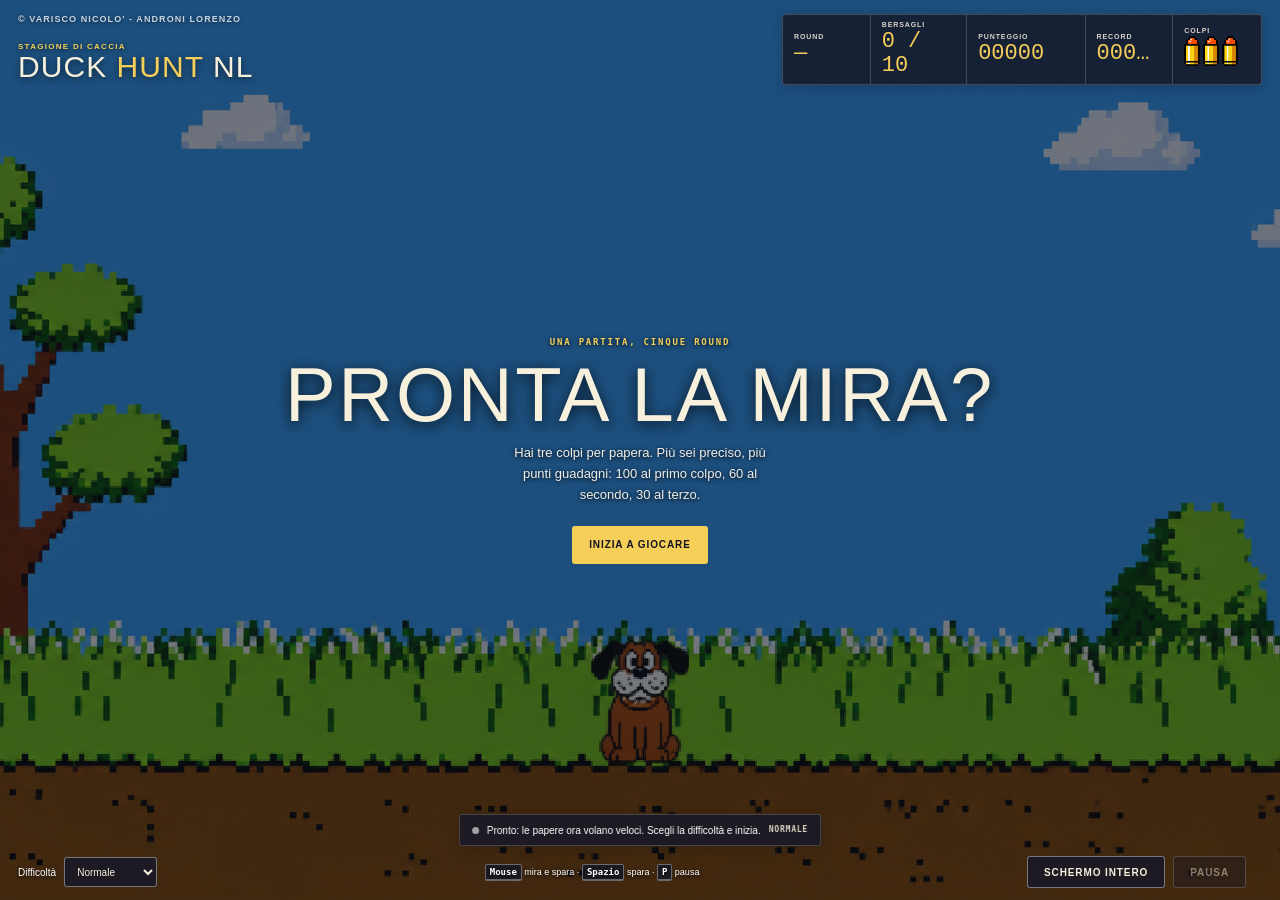
==== index.html @ 913e5a5e "Add round backgrounds and arcade transitions Co-authored-by: Copilot <223556219+Copilot@users.norepl" ====
<!doctype html>
<html lang="it">
<head>
    <meta charset="UTF-8">
    <meta name="viewport" content="width=device-width, initial-scale=1">
    <meta name="theme-color" content="#11131f">
    <meta name="description" content="Caccia alle papere in stile arcade: prendi la mira, spara e affronta round sempre più veloci.">
    <title>Duck Hunt — Caccia alla papera</title>
    <link rel="stylesheet" href="style.css">
    <script src="script.js" defer></script>
</head>
<body>
    <main class="game-shell">
        <header class="topbar">
            <p class="edition">&copy; Varisco Nicolo' - Androni Lorenzo</p>
        </header>

        <section class="intro" aria-labelledby="page-title">
            <div>
                <p class="eyebrow">Stagione di caccia</p>
                <h1 id="page-title">Duck <span>Hunt</span> NL</h1>
            </div>
            <p class="intro-copy">Le vedi, le prendi di mira, fai fuoco. Hai tre colpi per ogni papera: non lasciartele scappare.</p>
        </section>

        <section class="scoreboard" aria-label="Punteggio della partita">
            <div class="score-card"><span>Round</span><strong id="roundDisplay">—</strong></div>
            <div class="score-card"><span>Bersagli</span><strong id="hitDisplay">0 / 10</strong></div>
            <div class="score-card"><span>Punteggio</span><strong id="scoreDisplay">00000</strong></div>
            <div class="score-card"><span>Record</span><strong id="bestScoreDisplay">00000</strong></div>
            <div class="score-card ammo-card"><span>Colpi</span><div id="ammoDisplay" role="img" aria-label="3 colpi rimasti"></div></div>
        </section>

        <section class="play-area" aria-label="Campo di caccia">
            <div class="canvas-wrap">
                <canvas id="gameCanvas" width="800" height="480" aria-label="Campo di gioco. Punta e fai clic o tocca per sparare."></canvas>
                <div class="game-overlay" id="gameOverlay">
                    <p class="overlay-kicker" id="overlayKicker">Una partita, cinque round</p>
                    <h2 id="overlayTitle">Pronta la mira?</h2>
                    <p id="overlayText">Hai tre colpi per papera. Più sei preciso, più punti guadagni: 100 al primo colpo, 60 al secondo, 30 al terzo.</p>
                    <button class="button button-primary" id="startButton" type="button" disabled>Caricamento…</button>
                </div>
            </div>
        </section>

        <div class="game-status" role="status" aria-live="polite">
            <span class="status-dot" id="statusDot" aria-hidden="true"></span>
            <p id="statusText">Caricamento dello scenario…</p>
            <span class="difficulty-readout" id="difficultyReadout">Normale</span>
        </div>

        <footer class="controls">
            <div class="difficulty-control">
                <label for="difficultySelect">Difficoltà</label>
                <select id="difficultySelect" title="La difficoltà si può cambiare prima di iniziare o al termine della partita.">
                    <option value="facile">Facile</option>
                    <option value="normale" selected>Normale</option>
                    <option value="difficile">Difficile</option>
                </select>
            </div>
            <p class="hint">
                <span class="desktop-hint"><kbd>Mouse</kbd> mira e spara <span aria-hidden="true">·</span> <kbd>Spazio</kbd> spara <span aria-hidden="true">·</span> <kbd>P</kbd> pausa</span>
                <span class="touch-hint">Tocca per sparare <span aria-hidden="true">·</span> Trascina per mirare</span>
            </p>
            <div class="game-actions">
                <button class="button button-quiet" id="fullscreenButton" type="button" aria-label="Attiva schermo intero">Schermo intero</button>
                <button class="button button-quiet" id="pauseButton" type="button" disabled>Pausa</button>
            </div>
        </footer>
    </main>
</body>
</html>
---- style.css ----
:root {
    color-scheme: dark;
    --night: #11131f;
    --cabinet: rgba(23, 25, 40, .83);
    --line: rgba(236, 232, 215, .2);
    --paper: #f6f0dc;
    --muted: #c1c2c7;
    --yellow: #f6cf58;
    --red: #ed6858;
    --green: #8abf73;
    font-family: "Trebuchet MS", Arial, sans-serif;
    color: var(--paper);
    background: var(--night);
}

* { box-sizing: border-box; }

html, body {
    width: 100%;
    height: 100%;
    min-width: 320px;
    margin: 0;
    overflow: hidden;
}

body {
    min-height: 100vh;
    min-height: 100dvh;
    background: var(--night);
}

button, select { font: inherit; }

.game-shell {
    position: relative;
    width: 100%;
    height: 100vh;
    height: 100dvh;
    min-height: 320px;
    overflow: hidden;
    isolation: isolate;
    background: #2599ee;
}

.topbar {
    position: absolute;
    z-index: 2;
    top: max(14px, env(safe-area-inset-top));
    left: max(18px, env(safe-area-inset-left));
    display: flex;
    align-items: center;
    gap: 14px;
}

.back-link, .edition {
    margin: 0;
    color: white;
    font-size: 9px;
    font-weight: 700;
    letter-spacing: .12em;
    text-decoration: none;
    text-shadow: 0 1px 4px rgba(10, 20, 26, .8);
    text-transform: uppercase;
}

.back-link { transition: color 140ms ease; }
.back-link:hover { color: var(--yellow); }
.edition { opacity: .75; }

.intro {
    position: absolute;
    z-index: 2;
    top: 42px;
    left: max(18px, env(safe-area-inset-left));
    pointer-events: none;
}

.eyebrow {
    margin: 0 0 2px;
    color: var(--yellow);
    font-size: 8px;
    font-weight: 700;
    letter-spacing: .16em;
    text-shadow: 0 1px 4px rgba(10, 20, 26, .9);
    text-transform: uppercase;
}

h1 {
    margin: 0;
    font: 400 30px/.95 Impact, "Arial Narrow", sans-serif;
    letter-spacing: .035em;
    text-shadow: 0 2px 6px rgba(10, 20, 26, .72);
    text-transform: uppercase;
}

h1 span { color: var(--yellow); }
.intro-copy { display: none; }

.scoreboard {
    position: absolute;
    z-index: 2;
    top: max(14px, env(safe-area-inset-top));
    right: max(18px, env(safe-area-inset-right));
    width: min(480px, 56vw);
    min-height: 56px;
    display: grid;
    grid-template-columns: 1fr 1.1fr 1.35fr 1fr 1fr;
    align-items: stretch;
    border: 1px solid var(--line);
    border-radius: 4px;
    background: var(--cabinet);
    box-shadow: 0 3px 12px rgba(10, 20, 26, .22);
    backdrop-filter: blur(8px);
}

.score-card {
    min-width: 0;
    display: flex;
    flex-direction: column;
    justify-content: center;
    padding: 6px 11px;
    border-right: 1px solid var(--line);
}

.score-card:last-child { border-right: 0; }

.score-card span {
    display: block;
    margin-bottom: 2px;
    color: #d7d4c8;
    font-size: 7px;
    font-weight: 700;
    letter-spacing: .13em;
    text-transform: uppercase;
}

.score-card strong {
    display: block;
    overflow: hidden;
    color: var(--yellow);
    font: 400 clamp(16px, 2vw, 22px)/1.1 Consolas, "Courier New", monospace;
    font-variant-numeric: tabular-nums;
    text-overflow: ellipsis;
}

.ammo-card #ammoDisplay {
    width: 56px;
    height: 36px;
    background-image: url("./img/colpi.png");
    background-repeat: no-repeat;
    background-size: 123px 184px;
    image-rendering: pixelated;
    background-position:
        -34.32px
        calc(-14.64px - var(--ammo-row) * 40.2px);
}

.play-area, .canvas-wrap {
    position: absolute;
    inset: 0;
}

.canvas-wrap { overflow: hidden; background: #2599ee; }

#gameCanvas {
    display: block;
    width: 100%;
    height: 100%;
    cursor: none;
    image-rendering: pixelated;
    touch-action: none;
}

.game-overlay {
    position: absolute;
    inset: 0;
    display: flex;
    flex-direction: column;
    align-items: center;
    justify-content: center;
    padding: 24px;
    background: rgba(13, 16, 27, .56);
    text-align: center;
}

.game-overlay[hidden] { display: none; }

.game-overlay.is-round-intro {
    gap: 8px;
    background: rgba(9, 12, 25, .32);
    backdrop-filter: blur(2px);
}

.game-overlay.is-round-intro::before {
    position: absolute;
    width: min(72vw, 640px);
    height: min(52vh, 280px);
    border: 2px solid rgba(246, 207, 88, .72);
    background: linear-gradient(135deg, rgba(17, 19, 31, .9), rgba(17, 19, 31, .68));
    box-shadow: 0 0 0 6px rgba(17, 19, 31, .42), 0 12px 42px rgba(0, 0, 0, .45);
    content: "";
    image-rendering: pixelated;
    clip-path: polygon(0 12px, 12px 12px, 12px 0, calc(100% - 12px) 0, calc(100% - 12px) 12px, 100% 12px, 100% calc(100% - 12px), calc(100% - 12px) calc(100% - 12px), calc(100% - 12px) 100%, 12px 100%, 12px calc(100% - 12px), 0 calc(100% - 12px));
}

.game-overlay.is-round-intro > * { position: relative; }

.game-overlay.is-round-intro .overlay-kicker {
    margin-bottom: 3px;
    color: #fff0b2;
    font-size: clamp(10px, 1.5vw, 14px);
    letter-spacing: .24em;
}

.game-overlay.is-round-intro h2 {
    color: var(--yellow);
    font-size: clamp(56px, 12vw, 112px);
    letter-spacing: .09em;
    text-shadow: 4px 4px 0 #714125, 7px 7px 0 rgba(0, 0, 0, .7);
    -webkit-text-stroke: 1px #fff0b2;
}

.game-overlay.is-round-intro > p:not(.overlay-kicker) {
    margin: 6px 0 0;
    color: white;
    font: 700 clamp(9px, 1.3vw, 12px)/1.4 Consolas, "Courier New", monospace;
    letter-spacing: .12em;
    text-transform: uppercase;
}

.overlay-kicker {
    margin: 0 0 10px;
    color: var(--yellow);
    font: 700 9px/1.4 Consolas, monospace;
    letter-spacing: .2em;
    text-shadow: 0 1px 5px #000;
    text-transform: uppercase;
}

.game-overlay h2 {
    margin: 0;
    color: var(--paper);
    font: 400 clamp(36px, 7vw, 76px)/.95 Impact, "Arial Narrow", sans-serif;
    letter-spacing: .035em;
    text-shadow: 0 3px 14px rgba(0, 0, 0, .8);
    text-transform: uppercase;
}

.game-overlay > p:not(.overlay-kicker) {
    max-width: 38ch;
    margin: 12px 0 20px;
    color: #efeee9;
    font-size: 13px;
    line-height: 1.6;
    text-shadow: 0 1px 5px #000;
    white-space: pre-line;
}

.button {
    min-height: 38px;
    padding: 0 16px;
    border: 1px solid transparent;
    border-radius: 3px;
    font-size: 10px;
    font-weight: 700;
    letter-spacing: .09em;
    text-transform: uppercase;
    cursor: pointer;
    transition: background-color 140ms ease, color 140ms ease, border-color 140ms ease;
}

.button:focus-visible, select:focus-visible, .back-link:focus-visible {
    outline: 2px solid var(--yellow);
    outline-offset: 3px;
}

.button-primary { background: var(--yellow); color: var(--night); }
.button-primary:hover { background: #ffe28a; }
.button-quiet {
    min-height: 32px;
    border-color: rgba(255, 255, 255, .4);
    background: var(--cabinet);
    color: var(--paper);
    backdrop-filter: blur(8px);
}
.button-quiet:hover:not(:disabled) { border-color: var(--yellow); color: var(--yellow); }
.button:disabled { cursor: not-allowed; opacity: .46; }

.game-status {
    position: absolute;
    z-index: 2;
    right: 50%;
    bottom: max(54px, calc(env(safe-area-inset-bottom) + 50px));
    display: flex;
    align-items: center;
    gap: 8px;
    width: max-content;
    max-width: min(90vw, 560px);
    min-height: 32px;
    padding: 0 12px;
    border: 1px solid var(--line);
    border-radius: 3px;
    background: var(--cabinet);
    box-shadow: 0 3px 12px rgba(10, 20, 26, .2);
    transform: translateX(50%);
    backdrop-filter: blur(8px);
}

.status-dot {
    width: 7px;
    height: 7px;
    flex: 0 0 auto;
    border-radius: 50%;
    background: #a2a3a4;
}

.status-dot.is-active { background: var(--green); }
.status-dot.is-loading { background: var(--yellow); }

.game-status p {
    overflow: hidden;
    margin: 0;
    color: white;
    font-size: 10px;
    text-overflow: ellipsis;
    white-space: nowrap;
}

.difficulty-readout {
    color: #ddd6c6;
    font: 700 8px/1.4 Consolas, monospace;
    letter-spacing: .1em;
    text-transform: uppercase;
}

.controls {
    position: absolute;
    z-index: 2;
    right: max(18px, env(safe-area-inset-right));
    bottom: max(12px, env(safe-area-inset-bottom));
    left: max(18px, env(safe-area-inset-left));
    display: grid;
    grid-template-columns: auto minmax(0, 1fr) auto auto;
    align-items: center;
    gap: 8px 16px;
}

.difficulty-control { display: flex; align-items: center; gap: 8px; }
.game-actions { display: flex; align-items: center; gap: 8px; }
.credits {
    margin: 0;
    color: white;
    font-size: 9px;
    text-align: right;
    text-shadow: 0 1px 4px #000;
}

.difficulty-control label {
    color: white;
    font-size: 10px;
    text-shadow: 0 1px 4px #000;
}

select {
    min-height: 30px;
    padding: 0 25px 0 8px;
    border: 1px solid rgba(255, 255, 255, .4);
    border-radius: 3px;
    background: var(--cabinet);
    color: var(--paper);
    font-size: 10px;
    backdrop-filter: blur(8px);
}

select:disabled { cursor: not-allowed; opacity: .58; }

.hint {
    margin: 0 auto;
    color: white;
    font-size: 9px;
    text-shadow: 0 1px 4px #000;
}

kbd {
    padding: 2px 4px;
    border: 1px solid rgba(255, 255, 255, .35);
    border-bottom-width: 2px;
    border-radius: 2px;
    background: var(--cabinet);
    color: white;
    font: 700 9px/1.2 Consolas, monospace;
}

.touch-hint { display: none; }

@media (max-width: 600px) {
    .topbar { top: max(9px, env(safe-area-inset-top)); left: max(10px, env(safe-area-inset-left)); }
    .edition { display: none; }
    .back-link { font-size: 8px; }
    .intro { top: 60px; left: max(10px, env(safe-area-inset-left)); }
    h1 { font-size: 23px; }
    .eyebrow { font-size: 7px; }
    .scoreboard {
        top: max(10px, env(safe-area-inset-top));
        right: max(10px, env(safe-area-inset-right));
        width: min(90vw, 420px);
        min-height: 45px;
        grid-template-columns: 1fr 1.1fr 1.2fr 1fr 1.35fr;
    }
    .score-card { padding: 4px 6px; }
    .score-card span { font-size: 6px; letter-spacing: .06em; }
    .score-card strong { font-size: clamp(12px, 3.8vw, 18px); }
    .ammo-card #ammoDisplay {
        width: 42px;
        height: 27px;
        background-size: 92.25px 138px;
        background-position:
            -25.74px
            calc(-10.98px - var(--ammo-row) * 30.15px);
    }
    .game-status {
        bottom: max(55px, calc(env(safe-area-inset-bottom) + 49px));
        max-width: calc(100vw - 20px);
        min-height: 29px;
        padding: 0 8px;
    }
    .game-status p { font-size: 9px; }
    .difficulty-readout { display: none; }
    .controls {
        right: max(10px, env(safe-area-inset-right));
        bottom: max(10px, env(safe-area-inset-bottom));
        left: max(10px, env(safe-area-inset-left));
        grid-template-columns: auto minmax(0, 1fr);
        grid-template-areas:
            "difficulty actions"
            "credits credits";
        gap: 2px 7px;
    }
    .difficulty-control { grid-area: difficulty; }
    .game-actions { grid-area: actions; justify-content: flex-end; gap: 5px; }
    .credits { grid-area: credits; font-size: 8px; text-align: center; }
    .difficulty-control { gap: 5px; }
    .difficulty-control label { font-size: 9px; }
    select { min-height: 28px; max-width: 90px; padding-left: 6px; font-size: 9px; }
    .hint {
        position: absolute;
        bottom: max(91px, calc(env(safe-area-inset-bottom) + 87px));
        left: 50%;
        display: block;
        width: max-content;
        max-width: calc(100vw - 20px);
        transform: translateX(-50%);
        font-size: 8px;
        text-align: center;
    }
    .desktop-hint { display: none; }
    .touch-hint { display: inline; }
    .button-quiet { min-height: 29px; padding: 0 10px; font-size: 9px; }
}

@media (max-width: 360px) {
    .controls { column-gap: 5px; }
    .difficulty-control label { display: none; }
    select { max-width: 82px; }
    .button-quiet { padding: 0 7px; font-size: 8px; }
}

@media (max-height: 420px) {
    .intro { top: 36px; }
    h1 { font-size: 23px; }
    .eyebrow { display: none; }
    .scoreboard { min-height: 42px; }
    .game-status { bottom: 52px; }
    .controls { bottom: 6px; }
}

@media (hover: none) and (pointer: coarse) {
    .desktop-hint { display: none; }
    .touch-hint { display: inline; }
}

@media (prefers-reduced-motion: reduce) {
    *, *::before, *::after { transition-duration: .01ms !important; }
}
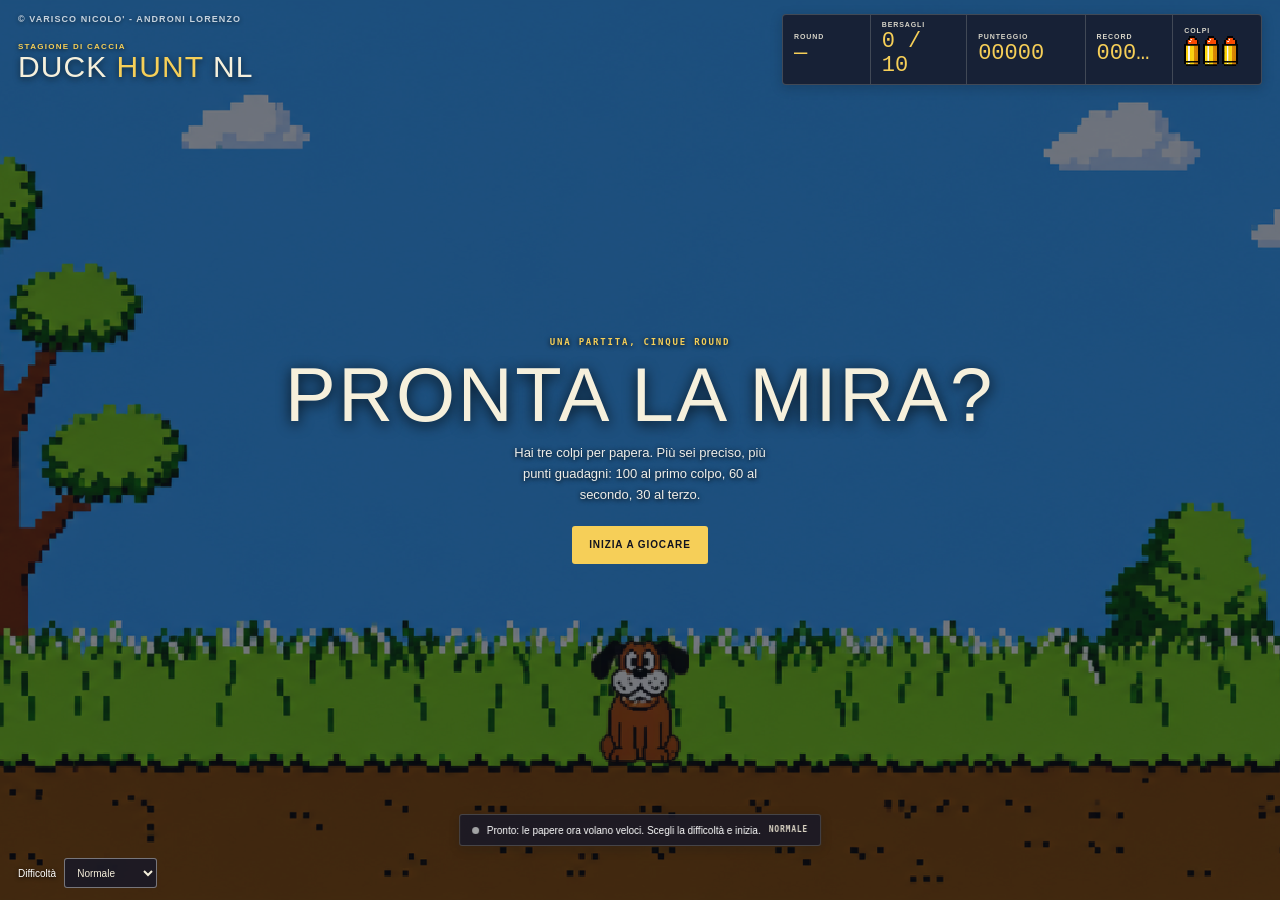
==== commit 0d1c5f36: "Update index.html" ====
--- a/index.html
+++ b/index.html
@@ -58,14 +58,6 @@
                     <option value="difficile">Difficile</option>
                 </select>
             </div>
-            <p class="hint">
-                <span class="desktop-hint"><kbd>Mouse</kbd> mira e spara <span aria-hidden="true">·</span> <kbd>Spazio</kbd> spara <span aria-hidden="true">·</span> <kbd>P</kbd> pausa</span>
-                <span class="touch-hint">Tocca per sparare <span aria-hidden="true">·</span> Trascina per mirare</span>
-            </p>
-            <div class="game-actions">
-                <button class="button button-quiet" id="fullscreenButton" type="button" aria-label="Attiva schermo intero">Schermo intero</button>
-                <button class="button button-quiet" id="pauseButton" type="button" disabled>Pausa</button>
-            </div>
         </footer>
     </main>
 </body>
--- a/style.css
+++ b/style.css
@@ -276,14 +276,6 @@
 
 .button-primary { background: var(--yellow); color: var(--night); }
 .button-primary:hover { background: #ffe28a; }
-.button-quiet {
-    min-height: 32px;
-    border-color: rgba(255, 255, 255, .4);
-    background: var(--cabinet);
-    color: var(--paper);
-    backdrop-filter: blur(8px);
-}
-.button-quiet:hover:not(:disabled) { border-color: var(--yellow); color: var(--yellow); }
 .button:disabled { cursor: not-allowed; opacity: .46; }
 
 .game-status {
@@ -339,21 +331,11 @@
     right: max(18px, env(safe-area-inset-right));
     bottom: max(12px, env(safe-area-inset-bottom));
     left: max(18px, env(safe-area-inset-left));
-    display: grid;
-    grid-template-columns: auto minmax(0, 1fr) auto auto;
+    display: flex;
     align-items: center;
-    gap: 8px 16px;
 }
 
 .difficulty-control { display: flex; align-items: center; gap: 8px; }
-.game-actions { display: flex; align-items: center; gap: 8px; }
-.credits {
-    margin: 0;
-    color: white;
-    font-size: 9px;
-    text-align: right;
-    text-shadow: 0 1px 4px #000;
-}
 
 .difficulty-control label {
     color: white;
@@ -373,25 +355,6 @@
 }
 
 select:disabled { cursor: not-allowed; opacity: .58; }
-
-.hint {
-    margin: 0 auto;
-    color: white;
-    font-size: 9px;
-    text-shadow: 0 1px 4px #000;
-}
-
-kbd {
-    padding: 2px 4px;
-    border: 1px solid rgba(255, 255, 255, .35);
-    border-bottom-width: 2px;
-    border-radius: 2px;
-    background: var(--cabinet);
-    color: white;
-    font: 700 9px/1.2 Consolas, monospace;
-}
-
-.touch-hint { display: none; }
 
 @media (max-width: 600px) {
     .topbar { top: max(9px, env(safe-area-inset-top)); left: max(10px, env(safe-area-inset-left)); }
@@ -430,39 +393,15 @@
         right: max(10px, env(safe-area-inset-right));
         bottom: max(10px, env(safe-area-inset-bottom));
         left: max(10px, env(safe-area-inset-left));
-        grid-template-columns: auto minmax(0, 1fr);
-        grid-template-areas:
-            "difficulty actions"
-            "credits credits";
-        gap: 2px 7px;
     }
-    .difficulty-control { grid-area: difficulty; }
-    .game-actions { grid-area: actions; justify-content: flex-end; gap: 5px; }
-    .credits { grid-area: credits; font-size: 8px; text-align: center; }
     .difficulty-control { gap: 5px; }
     .difficulty-control label { font-size: 9px; }
     select { min-height: 28px; max-width: 90px; padding-left: 6px; font-size: 9px; }
-    .hint {
-        position: absolute;
-        bottom: max(91px, calc(env(safe-area-inset-bottom) + 87px));
-        left: 50%;
-        display: block;
-        width: max-content;
-        max-width: calc(100vw - 20px);
-        transform: translateX(-50%);
-        font-size: 8px;
-        text-align: center;
-    }
-    .desktop-hint { display: none; }
-    .touch-hint { display: inline; }
-    .button-quiet { min-height: 29px; padding: 0 10px; font-size: 9px; }
 }
 
 @media (max-width: 360px) {
-    .controls { column-gap: 5px; }
     .difficulty-control label { display: none; }
     select { max-width: 82px; }
-    .button-quiet { padding: 0 7px; font-size: 8px; }
 }
 
 @media (max-height: 420px) {
@@ -474,11 +413,6 @@
     .controls { bottom: 6px; }
 }
 
-@media (hover: none) and (pointer: coarse) {
-    .desktop-hint { display: none; }
-    .touch-hint { display: inline; }
-}
-
 @media (prefers-reduced-motion: reduce) {
     *, *::before, *::after { transition-duration: .01ms !important; }
 }
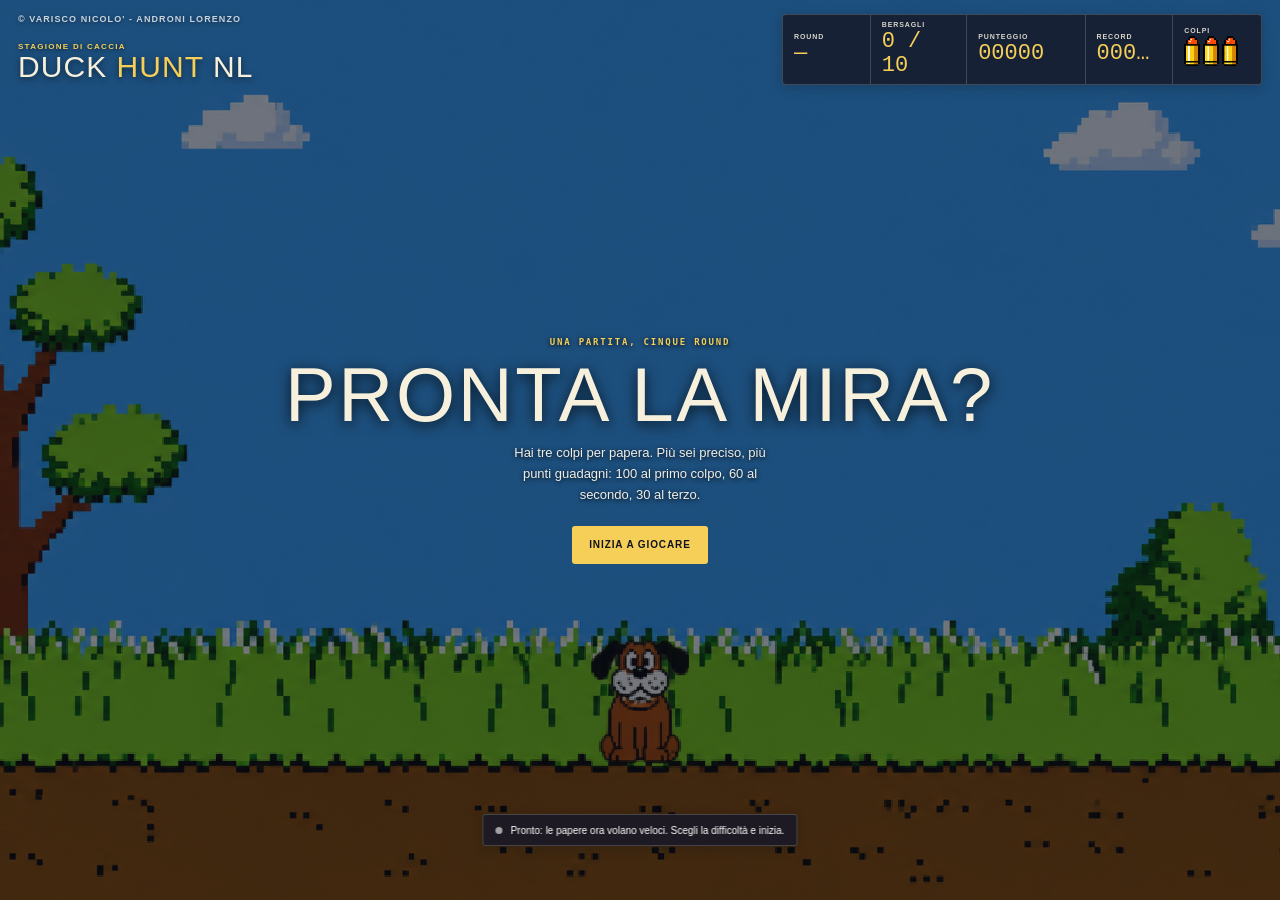
==== commit cf4574ee: "tolta cartella" ====
--- a/index.html
+++ b/index.html
@@ -46,19 +46,7 @@
         <div class="game-status" role="status" aria-live="polite">
             <span class="status-dot" id="statusDot" aria-hidden="true"></span>
             <p id="statusText">Caricamento dello scenario…</p>
-            <span class="difficulty-readout" id="difficultyReadout">Normale</span>
         </div>
-
-        <footer class="controls">
-            <div class="difficulty-control">
-                <label for="difficultySelect">Difficoltà</label>
-                <select id="difficultySelect" title="La difficoltà si può cambiare prima di iniziare o al termine della partita.">
-                    <option value="facile">Facile</option>
-                    <option value="normale" selected>Normale</option>
-                    <option value="difficile">Difficile</option>
-                </select>
-            </div>
-        </footer>
     </main>
 </body>
 </html>
--- a/style.css
+++ b/style.css
@@ -269,7 +269,7 @@
     transition: background-color 140ms ease, color 140ms ease, border-color 140ms ease;
 }
 
-.button:focus-visible, select:focus-visible, .back-link:focus-visible {
+.button:focus-visible, .back-link:focus-visible {
     outline: 2px solid var(--yellow);
     outline-offset: 3px;
 }
@@ -318,43 +318,6 @@
     white-space: nowrap;
 }
 
-.difficulty-readout {
-    color: #ddd6c6;
-    font: 700 8px/1.4 Consolas, monospace;
-    letter-spacing: .1em;
-    text-transform: uppercase;
-}
-
-.controls {
-    position: absolute;
-    z-index: 2;
-    right: max(18px, env(safe-area-inset-right));
-    bottom: max(12px, env(safe-area-inset-bottom));
-    left: max(18px, env(safe-area-inset-left));
-    display: flex;
-    align-items: center;
-}
-
-.difficulty-control { display: flex; align-items: center; gap: 8px; }
-
-.difficulty-control label {
-    color: white;
-    font-size: 10px;
-    text-shadow: 0 1px 4px #000;
-}
-
-select {
-    min-height: 30px;
-    padding: 0 25px 0 8px;
-    border: 1px solid rgba(255, 255, 255, .4);
-    border-radius: 3px;
-    background: var(--cabinet);
-    color: var(--paper);
-    font-size: 10px;
-    backdrop-filter: blur(8px);
-}
-
-select:disabled { cursor: not-allowed; opacity: .58; }
 
 @media (max-width: 600px) {
     .topbar { top: max(9px, env(safe-area-inset-top)); left: max(10px, env(safe-area-inset-left)); }
@@ -388,21 +351,8 @@
         padding: 0 8px;
     }
     .game-status p { font-size: 9px; }
-    .difficulty-readout { display: none; }
-    .controls {
-        right: max(10px, env(safe-area-inset-right));
-        bottom: max(10px, env(safe-area-inset-bottom));
-        left: max(10px, env(safe-area-inset-left));
-    }
-    .difficulty-control { gap: 5px; }
-    .difficulty-control label { font-size: 9px; }
-    select { min-height: 28px; max-width: 90px; padding-left: 6px; font-size: 9px; }
-}
-
-@media (max-width: 360px) {
-    .difficulty-control label { display: none; }
-    select { max-width: 82px; }
-}
+}
+
 
 @media (max-height: 420px) {
     .intro { top: 36px; }
@@ -410,7 +360,6 @@
     .eyebrow { display: none; }
     .scoreboard { min-height: 42px; }
     .game-status { bottom: 52px; }
-    .controls { bottom: 6px; }
 }
 
 @media (prefers-reduced-motion: reduce) {
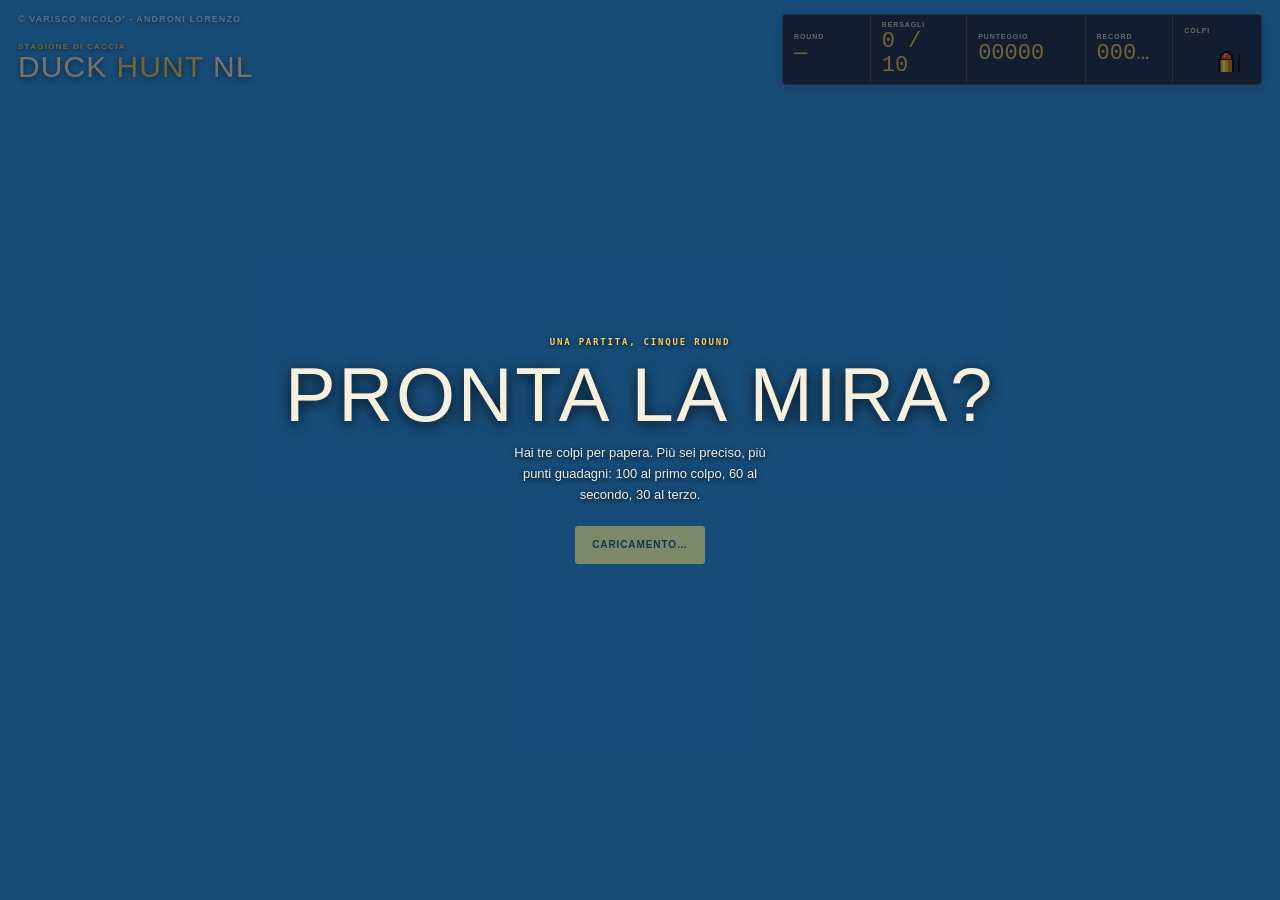
==== commit 842c08a6: "add" ====
--- a/index.html
+++ b/index.html
@@ -33,6 +33,8 @@
 
         <section class="play-area" aria-label="Campo di caccia">
             <div class="canvas-wrap">
+                <video class="game-background" id="gameBackground" autoplay muted loop playsinline aria-hidden="true"></video>
+                <img class="duck-sprite" id="duckSprite" alt="" aria-hidden="true" hidden>
                 <canvas id="gameCanvas" width="800" height="480" aria-label="Campo di gioco. Punta e fai clic o tocca per sparare."></canvas>
                 <div class="game-overlay" id="gameOverlay">
                     <p class="overlay-kicker" id="overlayKicker">Una partita, cinque round</p>
@@ -43,10 +45,7 @@
             </div>
         </section>
 
-        <div class="game-status" role="status" aria-live="polite">
-            <span class="status-dot" id="statusDot" aria-hidden="true"></span>
-            <p id="statusText">Caricamento dello scenario…</p>
-        </div>
+        <p class="visually-hidden" id="statusText" role="status" aria-live="polite">Caricamento dello scenario…</p>
     </main>
 </body>
 </html>
--- a/style.css
+++ b/style.css
@@ -160,9 +160,36 @@
     inset: 0;
 }
 
-.canvas-wrap { overflow: hidden; background: #2599ee; }
+.canvas-wrap {
+    overflow: hidden;
+    background-color: #2599ee;
+}
+
+.game-background {
+    position: absolute;
+    z-index: 0;
+    inset: 0;
+    width: 100%;
+    height: 100%;
+    object-fit: cover;
+    pointer-events: none;
+}
+
+.duck-sprite {
+    position: absolute;
+    z-index: 1;
+    display: block;
+    max-width: none;
+    pointer-events: none;
+    image-rendering: pixelated;
+    transform-origin: center;
+}
+
+.duck-sprite[hidden] { display: none; }
 
 #gameCanvas {
+    position: relative;
+    z-index: 2;
     display: block;
     width: 100%;
     height: 100%;
@@ -173,6 +200,7 @@
 
 .game-overlay {
     position: absolute;
+    z-index: 3;
     inset: 0;
     display: flex;
     flex-direction: column;
@@ -205,6 +233,11 @@
 
 .game-overlay.is-round-intro > * { position: relative; }
 
+.game-overlay.is-paused .overlay-kicker,
+.game-overlay.is-paused #overlayText { display: none; }
+
+.game-overlay.is-paused h2 { margin-bottom: 22px; }
+
 .game-overlay.is-round-intro .overlay-kicker {
     margin-bottom: 3px;
     color: #fff0b2;
@@ -278,44 +311,14 @@
 .button-primary:hover { background: #ffe28a; }
 .button:disabled { cursor: not-allowed; opacity: .46; }
 
-.game-status {
-    position: absolute;
-    z-index: 2;
-    right: 50%;
-    bottom: max(54px, calc(env(safe-area-inset-bottom) + 50px));
-    display: flex;
-    align-items: center;
-    gap: 8px;
-    width: max-content;
-    max-width: min(90vw, 560px);
-    min-height: 32px;
-    padding: 0 12px;
-    border: 1px solid var(--line);
-    border-radius: 3px;
-    background: var(--cabinet);
-    box-shadow: 0 3px 12px rgba(10, 20, 26, .2);
-    transform: translateX(50%);
-    backdrop-filter: blur(8px);
-}
-
-.status-dot {
-    width: 7px;
-    height: 7px;
-    flex: 0 0 auto;
-    border-radius: 50%;
-    background: #a2a3a4;
-}
-
-.status-dot.is-active { background: var(--green); }
-.status-dot.is-loading { background: var(--yellow); }
-
-.game-status p {
-    overflow: hidden;
-    margin: 0;
-    color: white;
-    font-size: 10px;
-    text-overflow: ellipsis;
+.visually-hidden {
+    position: absolute;
+    width: 1px;
+    height: 1px;
+    overflow: hidden;
+    clip: rect(0, 0, 0, 0);
     white-space: nowrap;
+    clip-path: inset(50%);
 }
 
 
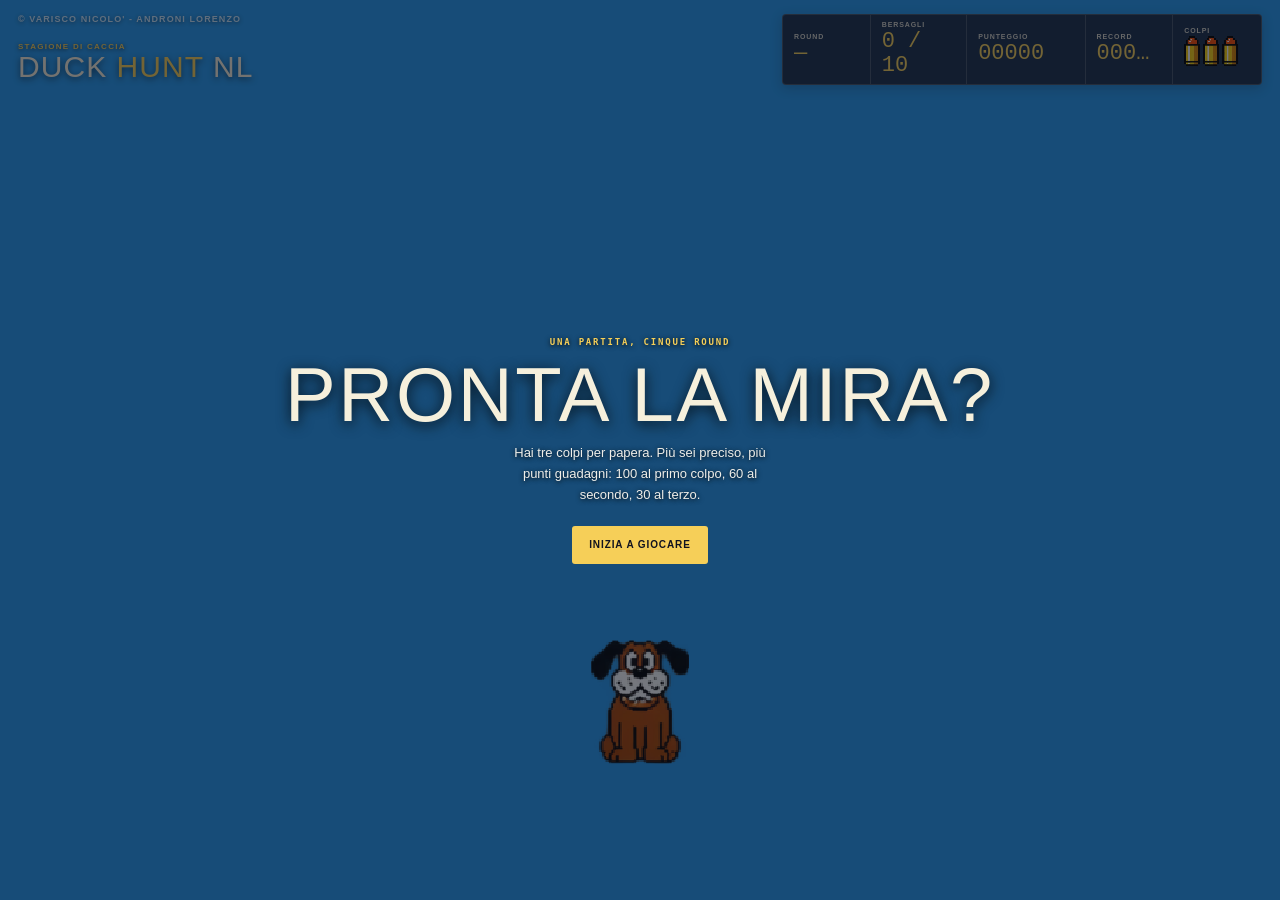
==== commit 23c69364: "add" ====
--- a/index.html
+++ b/index.html
@@ -37,6 +37,7 @@
                 <img class="duck-sprite" id="duckSprite" alt="" aria-hidden="true" hidden>
                 <canvas id="gameCanvas" width="800" height="480" aria-label="Campo di gioco. Punta e fai clic o tocca per sparare."></canvas>
                 <div class="game-overlay" id="gameOverlay">
+                    <img class="round-banner" id="roundBanner" alt="" hidden>
                     <p class="overlay-kicker" id="overlayKicker">Una partita, cinque round</p>
                     <h2 id="overlayTitle">Pronta la mira?</h2>
                     <p id="overlayText">Hai tre colpi per papera. Più sei preciso, più punti guadagni: 100 al primo colpo, 60 al secondo, 30 al terzo.</p>
@@ -48,4 +49,4 @@
         <p class="visually-hidden" id="statusText" role="status" aria-live="polite">Caricamento dello scenario…</p>
     </main>
 </body>
-</html>
+</html>
--- a/style.css
+++ b/style.css
@@ -232,6 +232,27 @@
 }
 
 .game-overlay.is-round-intro > * { position: relative; }
+
+.round-banner {
+    display: none;
+    width: 100%;
+    height: 100%;
+    object-fit: contain;
+    image-rendering: pixelated;
+    pointer-events: none;
+}
+
+.game-overlay.is-round-intro .round-banner {
+    position: absolute;
+    inset: 0;
+    display: block;
+    transform: scale(.7);
+}
+
+.game-overlay.is-round-intro::before,
+.game-overlay.is-round-intro .overlay-kicker,
+.game-overlay.is-round-intro h2,
+.game-overlay.is-round-intro > p:not(.overlay-kicker) { display: none; }
 
 .game-overlay.is-paused .overlay-kicker,
 .game-overlay.is-paused #overlayText { display: none; }
@@ -367,4 +388,4 @@
 
 @media (prefers-reduced-motion: reduce) {
     *, *::before, *::after { transition-duration: .01ms !important; }
-}
+}
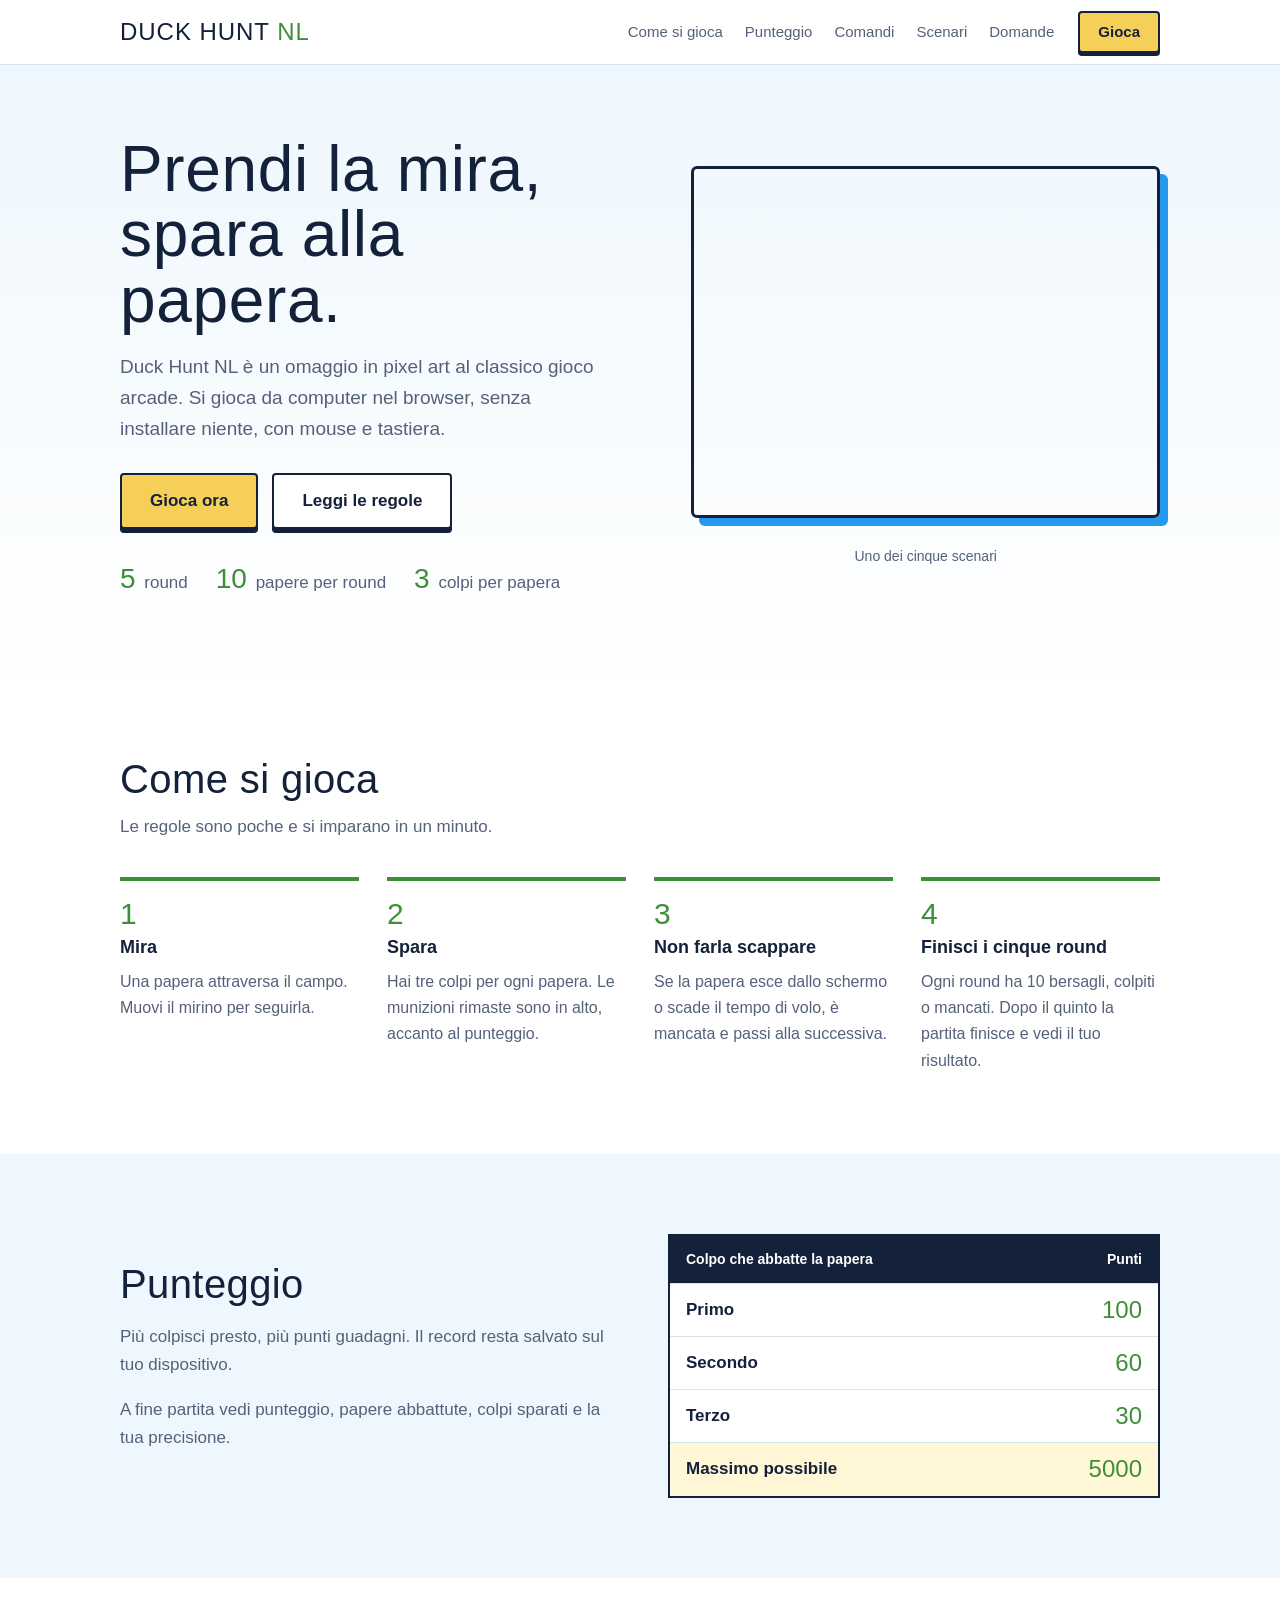
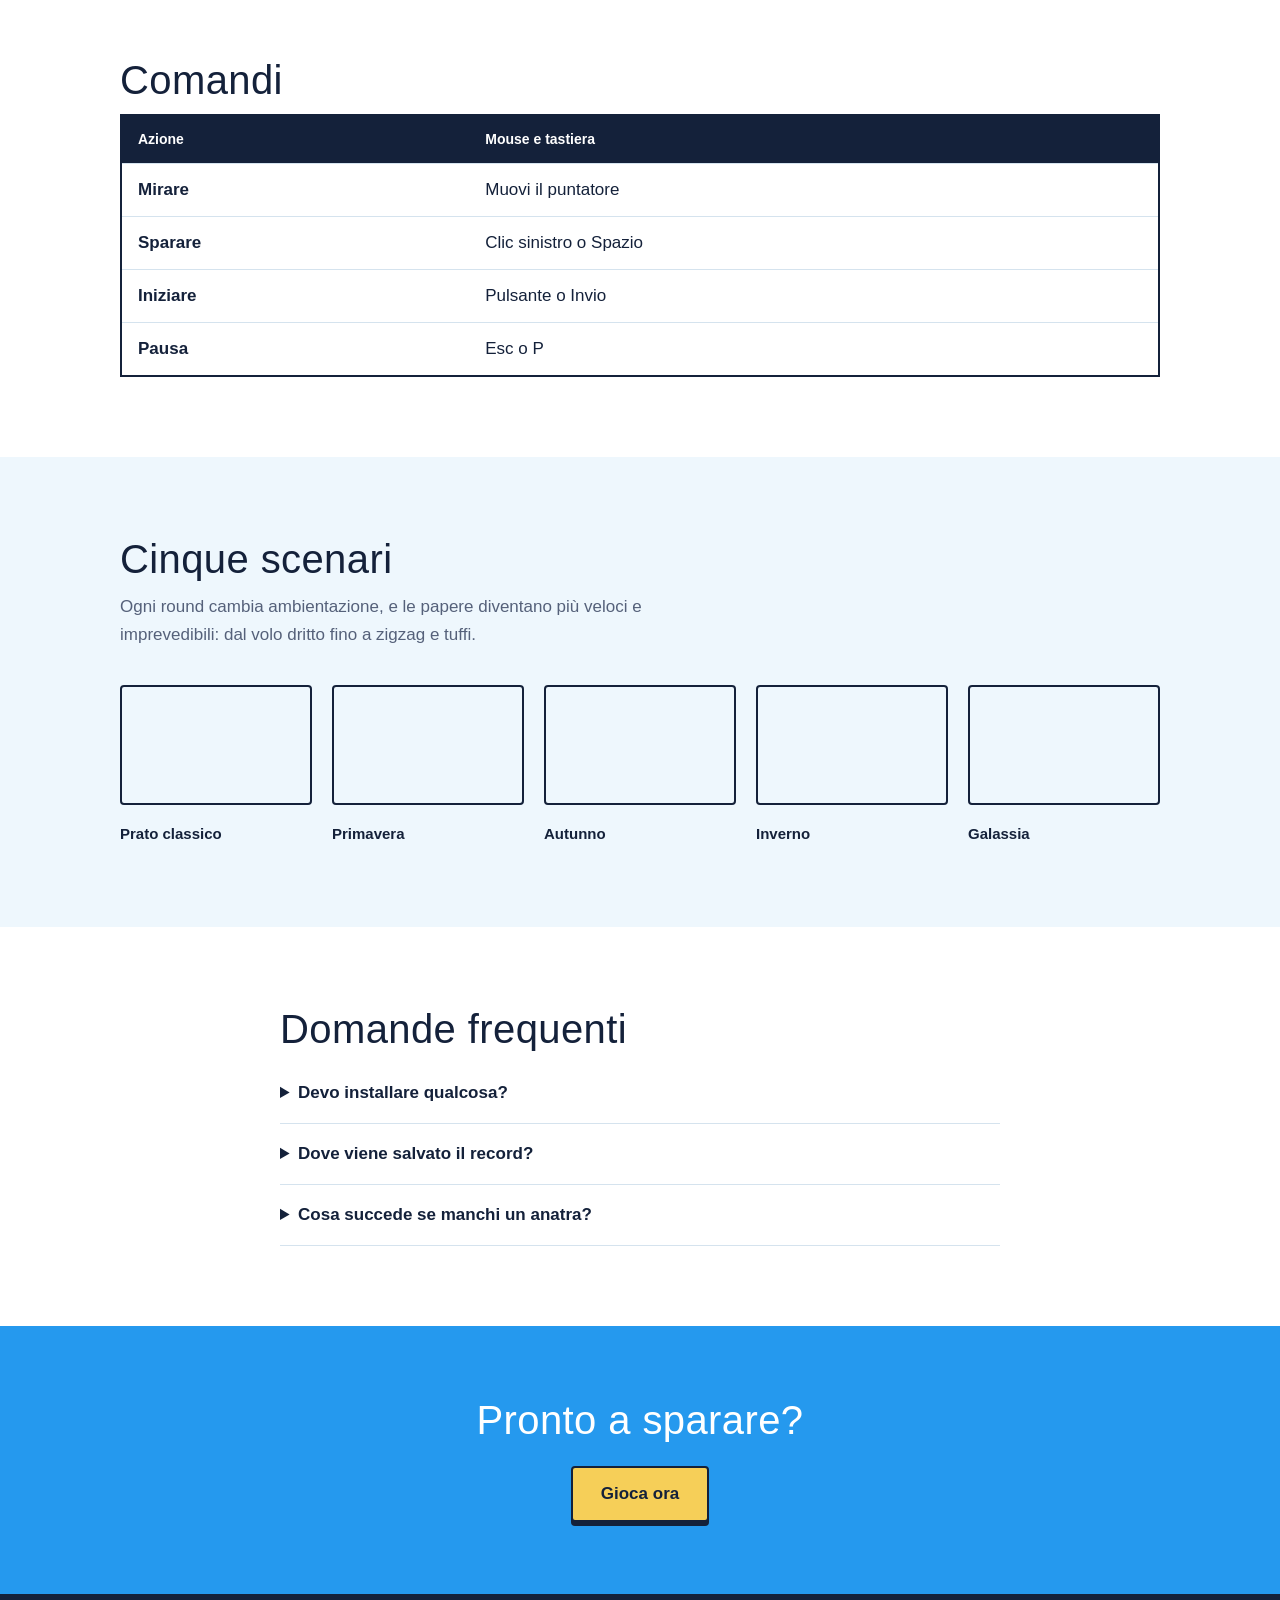
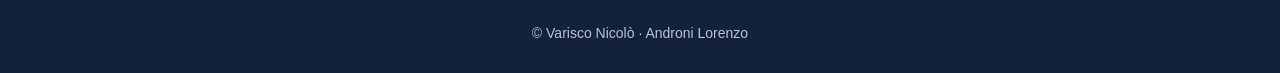
==== commit f0db1ada: "dd" ====
--- a/index.html
+++ b/index.html
@@ -3,50 +3,159 @@
 <head>
     <meta charset="UTF-8">
     <meta name="viewport" content="width=device-width, initial-scale=1">
-    <meta name="theme-color" content="#11131f">
-    <meta name="description" content="Caccia alle papere in stile arcade: prendi la mira, spara e affronta round sempre più veloci.">
-    <title>Duck Hunt — Caccia alla papera</title>
-    <link rel="stylesheet" href="style.css">
-    <script src="script.js" defer></script>
+    <meta name="description" content="Duck Hunt NL: un gioco di caccia alle papere in pixel art. Scopri come si gioca, i comandi e il punteggio.">
+    <title>Duck Hunt NL — Il gioco delle papere in pixel art</title>
+    <link rel="stylesheet" href="sito/sito.css">
 </head>
 <body>
-    <main class="game-shell">
-        <header class="topbar">
-            <p class="edition">&copy; Varisco Nicolo' - Androni Lorenzo</p>
-        </header>
+    <header class="nav">
+        <div class="wrap nav-inner">
+            <a class="logo" href="#top">Duck Hunt <span>NL</span></a>
+            <nav aria-label="Principale">
+                <a href="#come-si-gioca">Come si gioca</a>
+                <a href="#punteggio">Punteggio</a>
+                <a href="#comandi">Comandi</a>
+                <a href="#scenari">Scenari</a>
+                <a href="#domande">Domande</a>
+            </nav>
+            <a class="btn btn-small" href="gioco.html">Gioca</a>
+        </div>
+    </header>
 
-        <section class="intro" aria-labelledby="page-title">
-            <div>
-                <p class="eyebrow">Stagione di caccia</p>
-                <h1 id="page-title">Duck <span>Hunt</span> NL</h1>
+    <main id="top">
+        <section class="hero">
+            <div class="wrap hero-inner">
+                <div class="hero-text">
+                    <h1>Prendi la mira, spara alla papera.</h1>
+                    <p>Duck Hunt NL è un omaggio in pixel art al classico gioco arcade. Si gioca da computer nel browser, senza installare niente, con mouse e tastiera.</p>
+                    <div class="actions">
+                        <a class="btn" href="gioco.html">Gioca ora</a>
+                        <a class="btn btn-ghost" href="#come-si-gioca">Leggi le regole</a>
+                    </div>
+                    <ul class="facts">
+                        <li><strong>5</strong> round</li>
+                        <li><strong>10</strong> papere per round</li>
+                        <li><strong>3</strong> colpi per papera</li>
+                    </ul>
+                </div>
+                <figure class="hero-art">
+                    <video autoplay muted loop playsinline preload="metadata" aria-hidden="true">
+                        <source src="gif/sfondo_primavera_50fps.mp4" type="video/mp4">
+                    </video>
+                    <figcaption>Uno dei cinque scenari</figcaption>
+                </figure>
             </div>
-            <p class="intro-copy">Le vedi, le prendi di mira, fai fuoco. Hai tre colpi per ogni papera: non lasciartele scappare.</p>
         </section>
 
-        <section class="scoreboard" aria-label="Punteggio della partita">
-            <div class="score-card"><span>Round</span><strong id="roundDisplay">—</strong></div>
-            <div class="score-card"><span>Bersagli</span><strong id="hitDisplay">0 / 10</strong></div>
-            <div class="score-card"><span>Punteggio</span><strong id="scoreDisplay">00000</strong></div>
-            <div class="score-card"><span>Record</span><strong id="bestScoreDisplay">00000</strong></div>
-            <div class="score-card ammo-card"><span>Colpi</span><div id="ammoDisplay" role="img" aria-label="3 colpi rimasti"></div></div>
+        <section class="section" id="come-si-gioca">
+            <div class="wrap">
+                <h2>Come si gioca</h2>
+                <p class="intro">Le regole sono poche e si imparano in un minuto.</p>
+                <ol class="steps">
+                    <li>
+                        <h3>Mira</h3>
+                        <p>Una papera attraversa il campo. Muovi il mirino per seguirla.</p>
+                    </li>
+                    <li>
+                        <h3>Spara</h3>
+                        <p>Hai tre colpi per ogni papera. Le munizioni rimaste sono in alto, accanto al punteggio.</p>
+                    </li>
+                    <li>
+                        <h3>Non farla scappare</h3>
+                        <p>Se la papera esce dallo schermo o scade il tempo di volo, è mancata e passi alla successiva.</p>
+                    </li>
+                    <li>
+                        <h3>Finisci i cinque round</h3>
+                        <p>Ogni round ha 10 bersagli, colpiti o mancati. Dopo il quinto la partita finisce e vedi il tuo risultato.</p>
+                    </li>
+                </ol>
+            </div>
         </section>
 
-        <section class="play-area" aria-label="Campo di caccia">
-            <div class="canvas-wrap">
-                <video class="game-background" id="gameBackground" autoplay muted loop playsinline aria-hidden="true"></video>
-                <img class="duck-sprite" id="duckSprite" alt="" aria-hidden="true" hidden>
-                <canvas id="gameCanvas" width="800" height="480" aria-label="Campo di gioco. Punta e fai clic o tocca per sparare."></canvas>
-                <div class="game-overlay" id="gameOverlay">
-                    <img class="round-banner" id="roundBanner" alt="" hidden>
-                    <p class="overlay-kicker" id="overlayKicker">Una partita, cinque round</p>
-                    <h2 id="overlayTitle">Pronta la mira?</h2>
-                    <p id="overlayText">Hai tre colpi per papera. Più sei preciso, più punti guadagni: 100 al primo colpo, 60 al secondo, 30 al terzo.</p>
-                    <button class="button button-primary" id="startButton" type="button" disabled>Caricamento…</button>
+        <section class="section alt" id="punteggio">
+            <div class="wrap split">
+                <div>
+                    <h2>Punteggio</h2>
+                    <p>Più colpisci presto, più punti guadagni. Il record resta salvato sul tuo dispositivo.</p>
+                    <p>A fine partita vedi punteggio, papere abbattute, colpi sparati e la tua precisione.</p>
+                </div>
+                <table class="points">
+                    <thead>
+                        <tr><th scope="col">Colpo che abbatte la papera</th><th scope="col">Punti</th></tr>
+                    </thead>
+                    <tbody>
+                        <tr><th scope="row">Primo</th><td>100</td></tr>
+                        <tr><th scope="row">Secondo</th><td>60</td></tr>
+                        <tr><th scope="row">Terzo</th><td>30</td></tr>
+                        <tr class="total"><th scope="row">Massimo possibile</th><td>5000</td></tr>
+                    </tbody>
+                </table>
+            </div>
+        </section>
+
+        <section class="section" id="comandi">
+            <div class="wrap">
+                <h2>Comandi</h2>
+                <div class="table-wrap">
+                    <table class="controls">
+                        <thead>
+                            <tr><th scope="col">Azione</th><th scope="col">Mouse e tastiera</th></tr>
+                        </thead>
+                        <tbody>
+                            <tr><th scope="row">Mirare</th><td>Muovi il puntatore</td></tr>
+                            <tr><th scope="row">Sparare</th><td>Clic sinistro o Spazio</td></tr>
+                            <tr><th scope="row">Iniziare</th><td>Pulsante o Invio</td></tr>
+                            <tr><th scope="row">Pausa</th><td>Esc o P</td></tr>
+                        </tbody>
+                    </table>
                 </div>
             </div>
         </section>
 
-        <p class="visually-hidden" id="statusText" role="status" aria-live="polite">Caricamento dello scenario…</p>
+        <section class="section alt" id="scenari">
+            <div class="wrap">
+                <h2>Cinque scenari</h2>
+                <p class="intro">Ogni round cambia ambientazione, e le papere diventano più veloci e imprevedibili: dal volo dritto fino a zigzag e tuffi.</p>
+                <ul class="scenes">
+                    <li><video autoplay muted loop playsinline preload="metadata" aria-hidden="true"><source src="gif/sfondo_classico_50fps.mp4" type="video/mp4"></video><span>Prato classico</span></li>
+                    <li><video autoplay muted loop playsinline preload="metadata" aria-hidden="true"><source src="gif/sfondo_primavera_50fps.mp4" type="video/mp4"></video><span>Primavera</span></li>
+                    <li><video autoplay muted loop playsinline preload="metadata" aria-hidden="true"><source src="gif/sfondo_autunno_50fps.mp4" type="video/mp4"></video><span>Autunno</span></li>
+                    <li><video autoplay muted loop playsinline preload="metadata" aria-hidden="true"><source src="gif/sfondo_inverno_50fps.mp4" type="video/mp4"></video><span>Inverno</span></li>
+                    <li><video autoplay muted loop playsinline preload="metadata" aria-hidden="true"><source src="gif/sfondo_notte_50fps.mp4" type="video/mp4"></video><span>Galassia</span></li>
+                </ul>
+            </div>
+        </section>
+
+        <section class="section" id="domande">
+            <div class="wrap narrow">
+                <h2>Domande frequenti</h2>
+                <details>
+                    <summary>Devo installare qualcosa?</summary>
+                    <p>No. Il gioco funziona direttamente nel browser del computer.</p>
+                </details>
+                <details>
+                    <summary>Dove viene salvato il record?</summary>
+                    <p>Nel browser del dispositivo che usi. Se il browser blocca il salvataggio, per esempio in navigazione privata, il gioco funziona lo stesso ma il record non resta.</p>
+                </details>
+                <details>
+                    <summary>Cosa succede se manchi un anatra?</summary>
+                    <p>Se manchi un anatra non fai punti.</p>
+                </details>
+            </div>
+        </section>
+
+        <section class="cta">
+            <div class="wrap">
+                <h2>Pronto a sparare?</h2>
+                <a class="btn" href="gioco.html">Gioca ora</a>
+            </div>
+        </section>
     </main>
+
+    <footer>
+        <div class="wrap">
+            <p>&copy; Varisco Nicolò · Androni Lorenzo</p>
+        </div>
+    </footer>
 </body>
-</html>+</html>
--- a/sito/sito.css
+++ b/sito/sito.css
@@ -0,0 +1,179 @@
+:root {
+    --ink: #14213a;
+    --muted: #55617a;
+    --bg: #ffffff;
+    --bg-alt: #eef7fd;
+    --line: #d5e3ee;
+    --sky: #2599ee;
+    --grass: #3f8f3a;
+    --yellow: #f6cf58;
+    --yellow-dark: #c9a02c;
+    --brown: #714125;
+    --display: Impact, "Arial Narrow", sans-serif;
+    --body: "Trebuchet MS", Arial, sans-serif;
+}
+
+* { box-sizing: border-box; }
+html { scroll-behavior: smooth; scroll-padding-top: 72px; }
+
+body {
+    margin: 0;
+    min-width: 320px;
+    background: var(--bg);
+    color: var(--ink);
+    font: 17px/1.65 var(--body);
+}
+
+img { max-width: 100%; display: block; }
+a:focus-visible, summary:focus-visible { outline: 3px solid var(--sky); outline-offset: 3px; }
+
+.wrap { width: min(1040px, 100% - 40px); margin: 0 auto; }
+.narrow { width: min(720px, 100% - 40px); }
+
+/* ---------- Menu ---------- */
+.nav {
+    position: sticky;
+    top: 0;
+    z-index: 10;
+    background: rgba(255, 255, 255, .94);
+    border-bottom: 1px solid var(--line);
+    backdrop-filter: blur(8px);
+}
+
+.nav-inner { display: flex; align-items: center; gap: 24px; min-height: 64px; }
+
+.logo {
+    margin-right: auto;
+    color: var(--ink);
+    font: 400 24px/1 var(--display);
+    letter-spacing: .04em;
+    text-decoration: none;
+    text-transform: uppercase;
+}
+.logo span { color: var(--grass); }
+
+.nav nav { display: flex; gap: 22px; }
+.nav nav a { color: var(--muted); font-size: 15px; text-decoration: none; }
+.nav nav a:hover { color: var(--ink); }
+
+/* ---------- Pulsanti ---------- */
+.btn {
+    display: inline-block;
+    padding: 12px 28px;
+    border: 2px solid var(--ink);
+    border-radius: 4px;
+    background: var(--yellow);
+    color: var(--ink);
+    font-weight: 700;
+    text-decoration: none;
+    box-shadow: 0 4px 0 var(--ink);
+    transition: transform 100ms ease, box-shadow 100ms ease;
+}
+.btn:hover { transform: translateY(2px); box-shadow: 0 2px 0 var(--ink); }
+.btn:active { transform: translateY(4px); box-shadow: none; }
+.btn-small { padding: 7px 18px; font-size: 15px; box-shadow: 0 3px 0 var(--ink); }
+.btn-ghost { background: var(--bg); }
+
+/* ---------- Hero ---------- */
+.hero { padding: 72px 0 80px; background: linear-gradient(var(--bg-alt), var(--bg)); }
+.hero-inner { display: grid; grid-template-columns: 1.1fr 1fr; gap: 56px; align-items: center; }
+
+h1 {
+    margin: 0 0 18px;
+    font: 400 clamp(40px, 6vw, 64px)/1.02 var(--display);
+    letter-spacing: .01em;
+}
+
+.hero-text p { max-width: 46ch; margin: 0 0 28px; color: var(--muted); font-size: 19px; }
+.actions { display: flex; flex-wrap: wrap; gap: 14px; }
+
+.facts { display: flex; flex-wrap: wrap; gap: 8px 28px; margin: 36px 0 0; padding: 0; list-style: none; color: var(--muted); }
+.facts strong { color: var(--grass); font: 400 28px/1 var(--display); margin-right: 4px; }
+
+.hero-art { margin: 0; }
+.hero-art video {
+    width: 100%;
+    aspect-ratio: 4 / 3;
+    object-fit: cover;
+    border: 3px solid var(--ink);
+    border-radius: 6px;
+    box-shadow: 8px 8px 0 var(--sky);
+    image-rendering: pixelated;
+}
+.hero-art figcaption { margin-top: 18px; color: var(--muted); font-size: 14px; text-align: center; }
+
+/* ---------- Sezioni ---------- */
+.section { padding: 80px 0; }
+.alt { background: var(--bg-alt); }
+
+h2 { margin: 0 0 12px; font: 400 clamp(30px, 4vw, 40px)/1.1 var(--display); letter-spacing: .01em; }
+h3 { margin: 0 0 6px; font-size: 18px; }
+.intro { max-width: 56ch; margin: 0 0 36px; color: var(--muted); }
+
+.steps {
+    display: grid;
+    grid-template-columns: repeat(auto-fit, minmax(220px, 1fr));
+    gap: 28px;
+    margin: 0;
+    padding: 0;
+    list-style: none;
+    counter-reset: passo;
+}
+.steps li { padding-top: 18px; border-top: 4px solid var(--grass); counter-increment: passo; }
+.steps li::before { content: counter(passo); display: block; margin-bottom: 4px; color: var(--grass); font: 400 30px/1 var(--display); }
+.steps p { margin: 0; color: var(--muted); font-size: 16px; }
+
+.split { display: grid; grid-template-columns: 1fr 1fr; gap: 56px; align-items: center; }
+.split p { color: var(--muted); }
+
+table { width: 100%; border-collapse: collapse; background: var(--bg); border: 2px solid var(--ink); }
+th, td { padding: 12px 16px; border-bottom: 1px solid var(--line); text-align: left; }
+thead th { background: var(--ink); color: #fff; font-size: 14px; }
+tbody th { font-weight: 700; }
+tbody tr:last-child th, tbody tr:last-child td { border-bottom: 0; }
+.points td { font: 400 24px/1 var(--display); text-align: right; color: var(--grass); }
+.points thead th:last-child { text-align: right; }
+.points .total th, .points .total td { background: #fff7d6; }
+
+.table-wrap { overflow-x: auto; }
+.note { margin: 16px 0 0; color: var(--muted); font-size: 15px; }
+
+.scenes {
+    display: grid;
+    grid-template-columns: repeat(auto-fill, minmax(180px, 1fr));
+    gap: 20px;
+    margin: 0;
+    padding: 0;
+    list-style: none;
+}
+.scenes video {
+    width: 100%;
+    aspect-ratio: 16 / 10;
+    object-fit: cover;
+    border: 2px solid var(--ink);
+    border-radius: 4px;
+    image-rendering: pixelated;
+}
+.scenes span { display: block; margin-top: 8px; font-size: 15px; font-weight: 700; }
+
+details { border-bottom: 1px solid var(--line); }
+summary { padding: 16px 0; font-weight: 700; cursor: pointer; }
+details p { margin: 0 0 16px; color: var(--muted); }
+
+.cta { padding: 72px 0; background: var(--sky); text-align: center; }
+.cta h2 { color: #fff; margin-bottom: 24px; }
+
+footer { padding: 28px 0; background: var(--ink); color: #b9c2d6; font-size: 14px; text-align: center; }
+footer p { margin: 0; }
+
+@media (max-width: 800px) {
+    .nav nav { display: none; }
+    .hero { padding: 48px 0 56px; }
+    .hero-inner, .split { grid-template-columns: 1fr; gap: 36px; }
+    .section { padding: 56px 0; }
+}
+
+@media (prefers-reduced-motion: reduce) {
+    html { scroll-behavior: auto; }
+    .btn { transition: none; }
+}
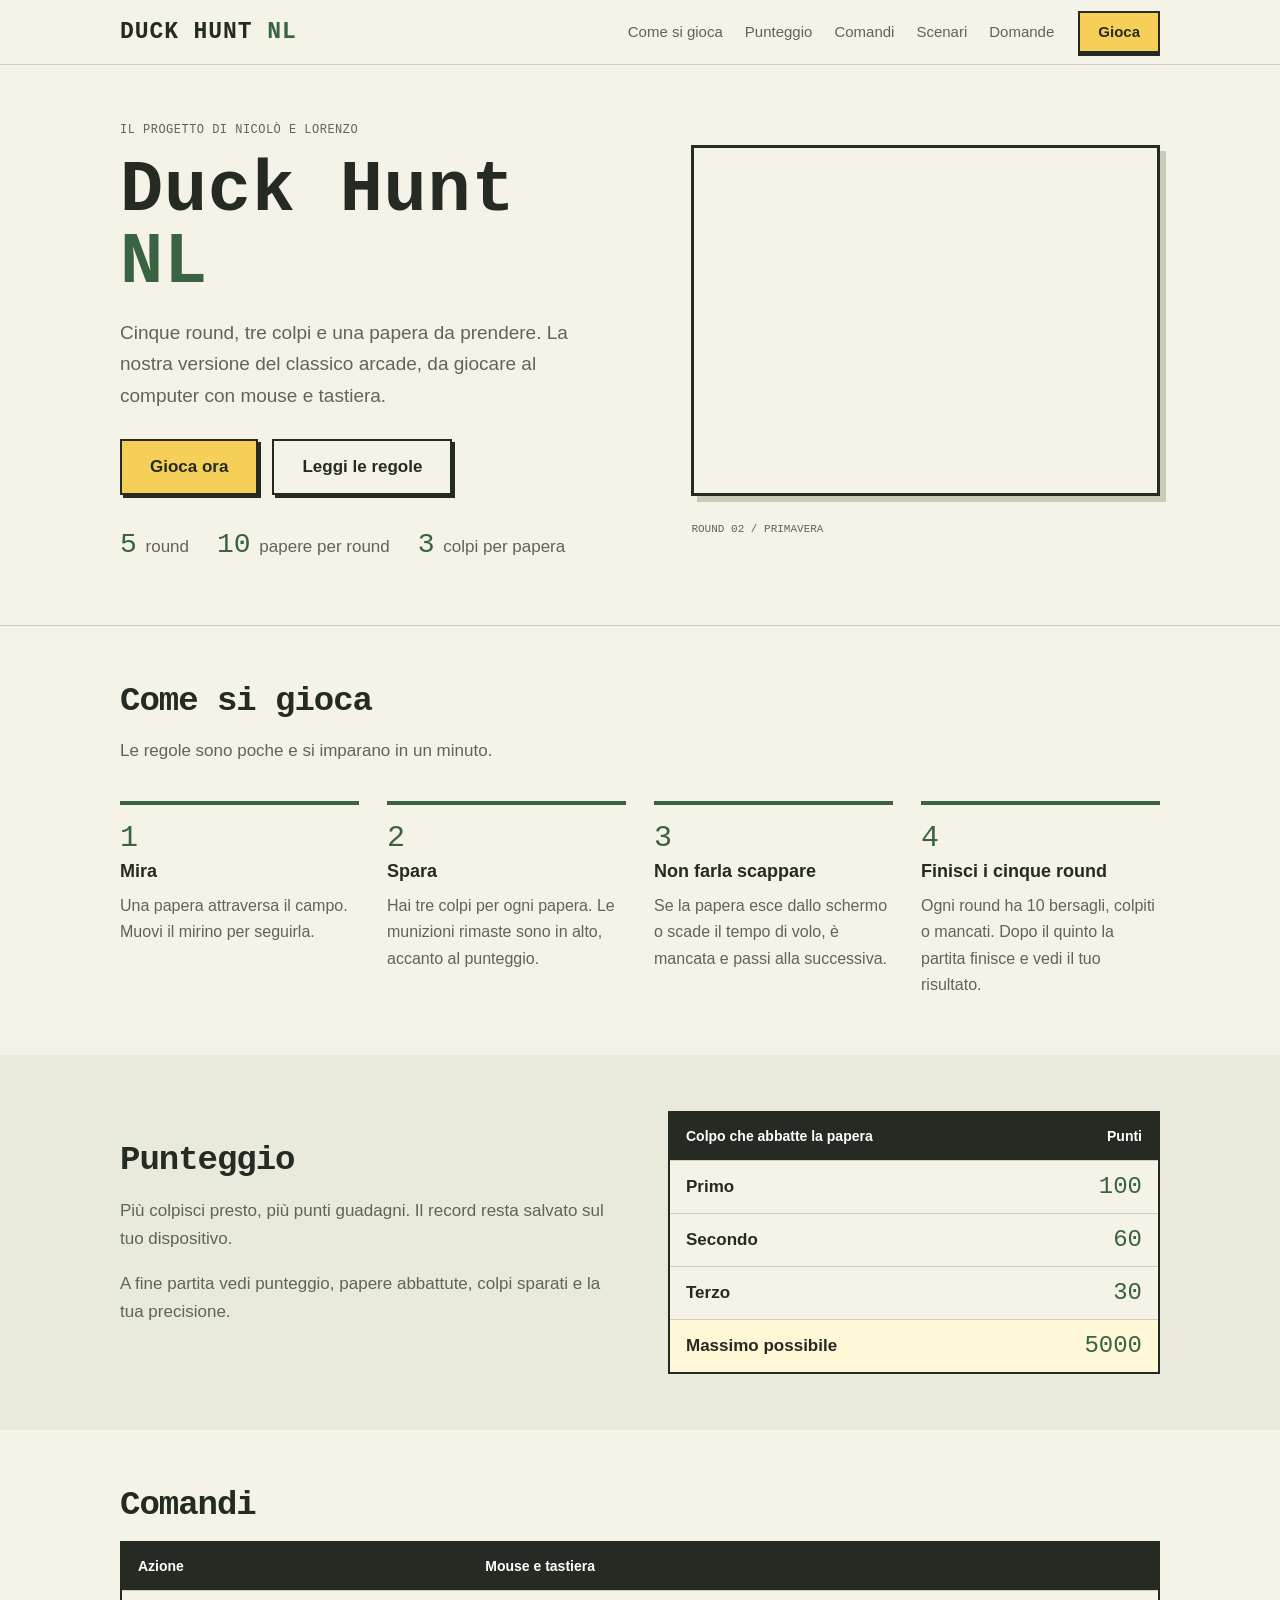
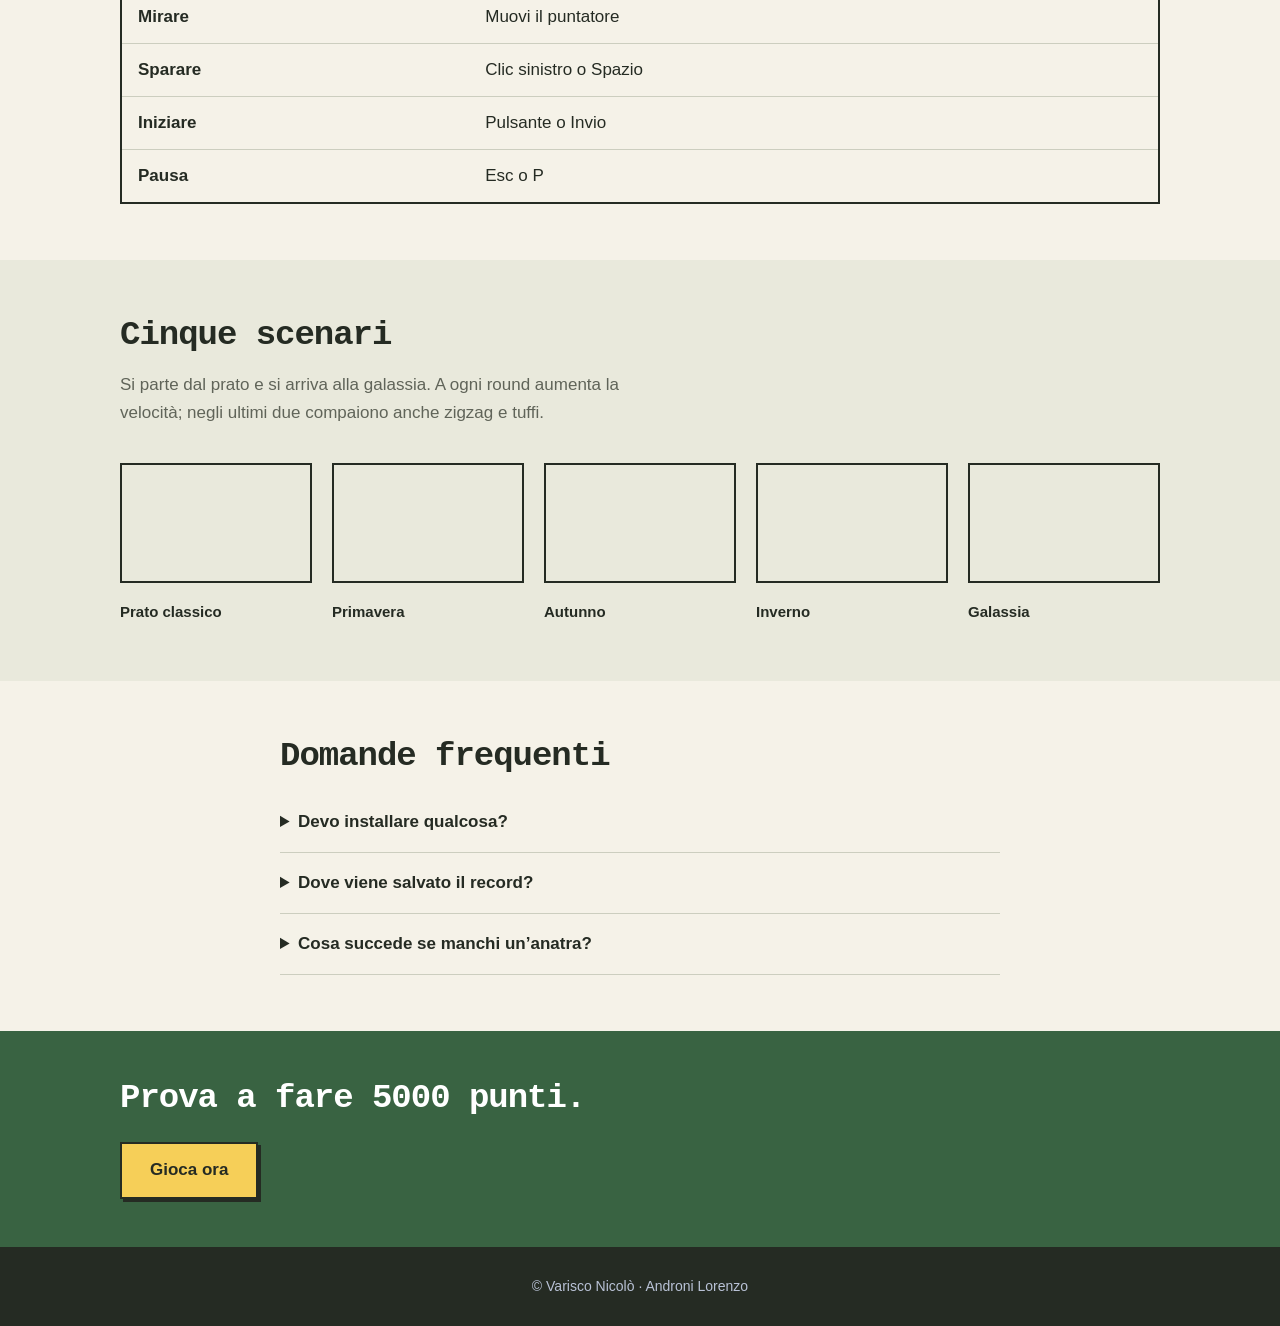
==== commit b9ff2b7f: "add" ====
--- a/index.html
+++ b/index.html
@@ -5,7 +5,7 @@
     <meta name="viewport" content="width=device-width, initial-scale=1">
     <meta name="description" content="Duck Hunt NL: un gioco di caccia alle papere in pixel art. Scopri come si gioca, i comandi e il punteggio.">
     <title>Duck Hunt NL — Il gioco delle papere in pixel art</title>
-    <link rel="stylesheet" href="sito/sito.css">
+    <link rel="stylesheet" href="sito.css">
 </head>
 <body>
     <header class="nav">
@@ -26,8 +26,9 @@
         <section class="hero">
             <div class="wrap hero-inner">
                 <div class="hero-text">
-                    <h1>Prendi la mira, spara alla papera.</h1>
-                    <p>Duck Hunt NL è un omaggio in pixel art al classico gioco arcade. Si gioca da computer nel browser, senza installare niente, con mouse e tastiera.</p>
+                    <p class="project-label">Il progetto di Nicolò e Lorenzo</p>
+                    <h1>Duck Hunt <span>NL</span></h1>
+                    <p>Cinque round, tre colpi e una papera da prendere. La nostra versione del classico arcade, da giocare al computer con mouse e tastiera.</p>
                     <div class="actions">
                         <a class="btn" href="gioco.html">Gioca ora</a>
                         <a class="btn btn-ghost" href="#come-si-gioca">Leggi le regole</a>
@@ -42,7 +43,7 @@
                     <video autoplay muted loop playsinline preload="metadata" aria-hidden="true">
                         <source src="gif/sfondo_primavera_50fps.mp4" type="video/mp4">
                     </video>
-                    <figcaption>Uno dei cinque scenari</figcaption>
+                    <figcaption>ROUND 02 / PRIMAVERA</figcaption>
                 </figure>
             </div>
         </section>
@@ -115,7 +116,7 @@
         <section class="section alt" id="scenari">
             <div class="wrap">
                 <h2>Cinque scenari</h2>
-                <p class="intro">Ogni round cambia ambientazione, e le papere diventano più veloci e imprevedibili: dal volo dritto fino a zigzag e tuffi.</p>
+                <p class="intro">Si parte dal prato e si arriva alla galassia. A ogni round aumenta la velocità; negli ultimi due compaiono anche zigzag e tuffi.</p>
                 <ul class="scenes">
                     <li><video autoplay muted loop playsinline preload="metadata" aria-hidden="true"><source src="gif/sfondo_classico_50fps.mp4" type="video/mp4"></video><span>Prato classico</span></li>
                     <li><video autoplay muted loop playsinline preload="metadata" aria-hidden="true"><source src="gif/sfondo_primavera_50fps.mp4" type="video/mp4"></video><span>Primavera</span></li>
@@ -138,15 +139,15 @@
                     <p>Nel browser del dispositivo che usi. Se il browser blocca il salvataggio, per esempio in navigazione privata, il gioco funziona lo stesso ma il record non resta.</p>
                 </details>
                 <details>
-                    <summary>Cosa succede se manchi un anatra?</summary>
-                    <p>Se manchi un anatra non fai punti.</p>
+                    <summary>Cosa succede se manchi un’anatra?</summary>
+                    <p>Non guadagni punti, ma il bersaglio conta comunque tra i dieci del round.</p>
                 </details>
             </div>
         </section>
 
         <section class="cta">
             <div class="wrap">
-                <h2>Pronto a sparare?</h2>
+                <h2>Prova a fare 5000 punti.</h2>
                 <a class="btn" href="gioco.html">Gioca ora</a>
             </div>
         </section>
--- a/sito.css
+++ b/sito.css
@@ -0,0 +1,181 @@
+:root {
+    --ink: #252b23;
+    --muted: #606459;
+    --bg: #f5f2e8;
+    --bg-alt: #e9e9dc;
+    --line: #cccebf;
+    --sky: #447651;
+    --grass: #396342;
+    --yellow: #f6cf58;
+    --yellow-dark: #c9a02c;
+    --brown: #714125;
+    --display: "Courier New", monospace;
+    --body: Arial, sans-serif;
+}
+
+* { box-sizing: border-box; }
+html { scroll-behavior: smooth; scroll-padding-top: 72px; }
+
+body {
+    margin: 0;
+    min-width: 320px;
+    background: var(--bg);
+    color: var(--ink);
+    font: 17px/1.65 var(--body);
+}
+
+img { max-width: 100%; display: block; }
+a:focus-visible, summary:focus-visible { outline: 3px solid var(--sky); outline-offset: 3px; }
+
+.wrap { width: min(1040px, 100% - 40px); margin: 0 auto; }
+.narrow { width: min(720px, 100% - 40px); }
+
+/* ---------- Menu ---------- */
+.nav {
+    position: sticky;
+    top: 0;
+    z-index: 10;
+    background: var(--bg);
+    border-bottom: 1px solid var(--line);
+}
+
+.nav-inner { display: flex; align-items: center; gap: 24px; min-height: 64px; }
+
+.logo {
+    margin-right: auto;
+    color: var(--ink);
+    font: 700 23px/1 var(--display);
+    letter-spacing: .04em;
+    text-decoration: none;
+    text-transform: uppercase;
+}
+.logo span { color: var(--grass); }
+
+.nav nav { display: flex; gap: 22px; }
+.nav nav a { color: var(--muted); font-size: 15px; text-decoration: none; }
+.nav nav a:hover { color: var(--ink); }
+
+/* ---------- Pulsanti ---------- */
+.btn {
+    display: inline-block;
+    padding: 12px 28px;
+    border: 2px solid var(--ink);
+    border-radius: 0;
+    background: var(--yellow);
+    color: var(--ink);
+    font-weight: 700;
+    text-decoration: none;
+    box-shadow: 3px 3px 0 var(--ink);
+    transition: transform 100ms ease, box-shadow 100ms ease;
+}
+.btn:hover { transform: translateY(2px); box-shadow: 0 2px 0 var(--ink); }
+.btn:active { transform: translateY(4px); box-shadow: none; }
+.btn-small { padding: 7px 18px; font-size: 15px; box-shadow: 0 3px 0 var(--ink); }
+.btn-ghost { background: var(--bg); }
+
+/* ---------- Hero ---------- */
+.hero { padding: 56px 0 64px; border-bottom: 1px solid var(--line); }
+.project-label { font: 12px/1.5 var(--display); text-transform: uppercase; letter-spacing: .04em; }
+.hero-text .project-label { font-size: 12px; margin-bottom: 16px; }
+h1 span { display: block; color: var(--grass); }
+.hero-inner { display: grid; grid-template-columns: 1.1fr 1fr; gap: 56px; align-items: center; }
+
+h1 {
+    margin: 0 0 18px;
+    font: 700 clamp(42px, 6vw, 72px)/1 var(--display);
+    letter-spacing: .01em;
+}
+
+.hero-text p { max-width: 46ch; margin: 0 0 28px; color: var(--muted); font-size: 19px; }
+.actions { display: flex; flex-wrap: wrap; gap: 14px; }
+
+.facts { display: flex; flex-wrap: wrap; gap: 8px 28px; margin: 36px 0 0; padding: 0; list-style: none; color: var(--muted); }
+.facts strong { color: var(--grass); font: 400 28px/1 var(--display); margin-right: 4px; }
+
+.hero-art { margin: 0; }
+.hero-art video {
+    width: 100%;
+    aspect-ratio: 4 / 3;
+    object-fit: cover;
+    border: 3px solid var(--ink);
+    border-radius: 0;
+    box-shadow: 6px 6px 0 #c8cbb7;
+    image-rendering: pixelated;
+}
+.hero-art figcaption { margin-top: 16px; color: var(--muted); font: 11px/1.5 var(--display); }
+
+/* ---------- Sezioni ---------- */
+.section { padding: 56px 0; }
+.alt { background: var(--bg-alt); }
+
+h2 { margin: 0 0 16px; font: 700 clamp(26px, 4vw, 34px)/1.15 var(--display); letter-spacing: -.03em; }
+h3 { margin: 0 0 6px; font-size: 18px; }
+.intro { max-width: 56ch; margin: 0 0 36px; color: var(--muted); }
+
+.steps {
+    display: grid;
+    grid-template-columns: repeat(auto-fit, minmax(220px, 1fr));
+    gap: 28px;
+    margin: 0;
+    padding: 0;
+    list-style: none;
+    counter-reset: passo;
+}
+.steps li { padding-top: 18px; border-top: 4px solid var(--grass); counter-increment: passo; }
+.steps li::before { content: counter(passo); display: block; margin-bottom: 4px; color: var(--grass); font: 400 30px/1 var(--display); }
+.steps p { margin: 0; color: var(--muted); font-size: 16px; }
+
+.split { display: grid; grid-template-columns: 1fr 1fr; gap: 56px; align-items: center; }
+.split p { color: var(--muted); }
+
+table { width: 100%; border-collapse: collapse; background: var(--bg); border: 2px solid var(--ink); }
+th, td { padding: 12px 16px; border-bottom: 1px solid var(--line); text-align: left; }
+thead th { background: var(--ink); color: #fff; font-size: 14px; }
+tbody th { font-weight: 700; }
+tbody tr:last-child th, tbody tr:last-child td { border-bottom: 0; }
+.points td { font: 400 24px/1 var(--display); text-align: right; color: var(--grass); }
+.points thead th:last-child { text-align: right; }
+.points .total th, .points .total td { background: #fff7d6; }
+
+.table-wrap { overflow-x: auto; }
+.note { margin: 16px 0 0; color: var(--muted); font-size: 15px; }
+
+.scenes {
+    display: grid;
+    grid-template-columns: repeat(auto-fill, minmax(180px, 1fr));
+    gap: 20px;
+    margin: 0;
+    padding: 0;
+    list-style: none;
+}
+.scenes video {
+    width: 100%;
+    aspect-ratio: 16 / 10;
+    object-fit: cover;
+    border: 2px solid var(--ink);
+    border-radius: 0;
+    image-rendering: pixelated;
+}
+.scenes span { display: block; margin-top: 8px; font-size: 15px; font-weight: 700; }
+
+details { border-bottom: 1px solid var(--line); }
+summary { padding: 16px 0; font-weight: 700; cursor: pointer; }
+details p { margin: 0 0 16px; color: var(--muted); }
+
+.cta { padding: 48px 0; background: var(--grass); text-align: left; }
+.cta h2 { color: #fff; margin-bottom: 24px; }
+
+footer { padding: 28px 0; background: var(--ink); color: #b9c2d6; font-size: 14px; text-align: center; }
+footer p { margin: 0; }
+
+@media (max-width: 800px) {
+    .nav nav { display: none; }
+    .hero { padding: 48px 0 56px; }
+    .hero-inner, .split { grid-template-columns: 1fr; gap: 36px; }
+    .section { padding: 56px 0; }
+}
+
+@media (prefers-reduced-motion: reduce) {
+    html { scroll-behavior: auto; }
+    .btn { transition: none; }
+}
